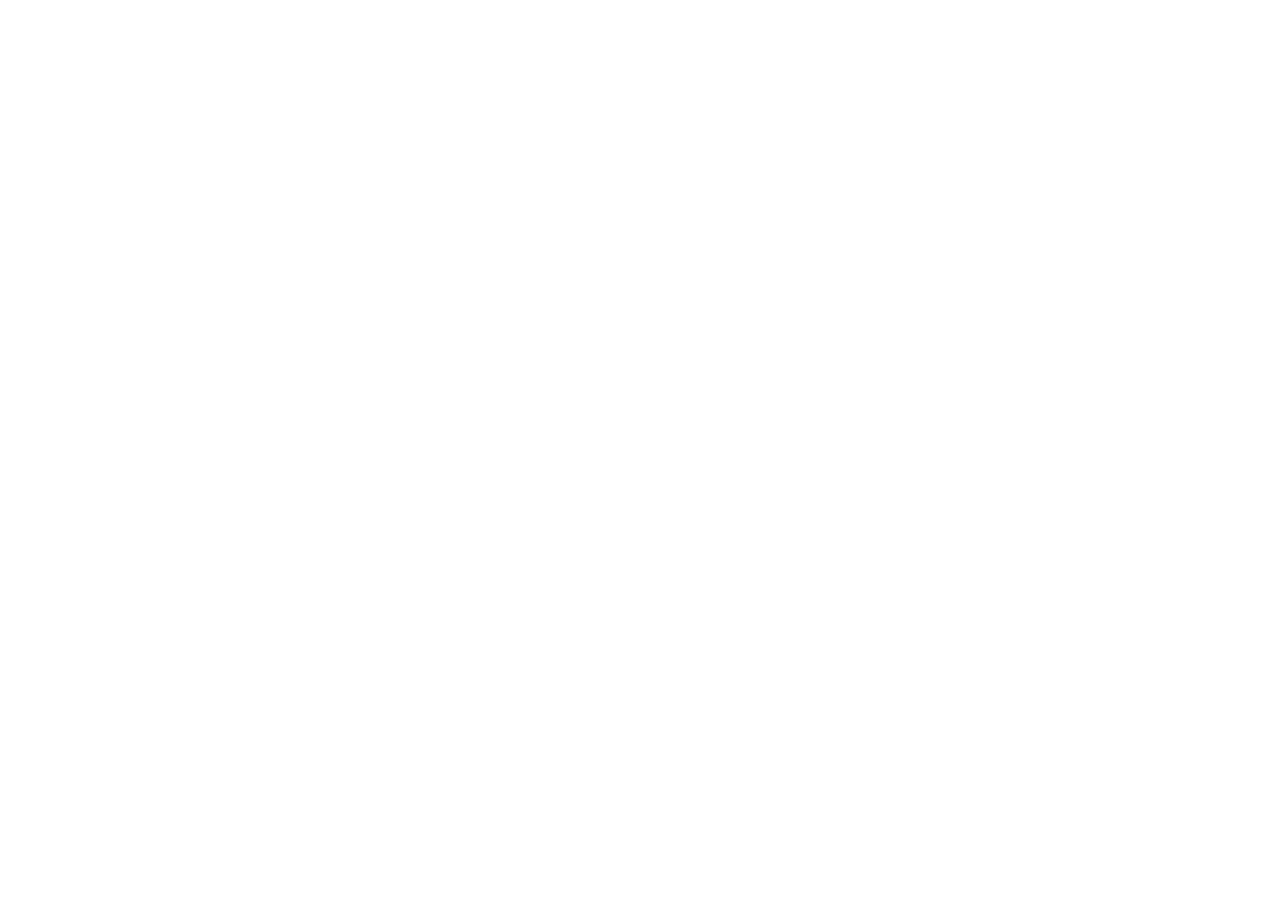
==== public/index.html @ 1f92bb53 "Initialize project using Create React App" ====
<!DOCTYPE html>
<html lang="en">
  <head>
    <meta charset="utf-8" />
    <link rel="icon" href="%PUBLIC_URL%/favicon.ico" />
    <meta name="viewport" content="width=device-width, initial-scale=1" />
    <meta name="theme-color" content="#000000" />
    <meta
      name="description"
      content="Web site created using create-react-app"
    />
    <link rel="apple-touch-icon" href="%PUBLIC_URL%/logo192.png" />
    <!--
      manifest.json provides metadata used when your web app is installed on a
      user's mobile device or desktop. See https://developers.google.com/web/fundamentals/web-app-manifest/
    -->
    <link rel="manifest" href="%PUBLIC_URL%/manifest.json" />
    <!--
      Notice the use of %PUBLIC_URL% in the tags above.
      It will be replaced with the URL of the `public` folder during the build.
      Only files inside the `public` folder can be referenced from the HTML.

      Unlike "/favicon.ico" or "favicon.ico", "%PUBLIC_URL%/favicon.ico" will
      work correctly both with client-side routing and a non-root public URL.
      Learn how to configure a non-root public URL by running `npm run build`.
    -->
    <title>React App</title>
  </head>
  <body>
    <noscript>You need to enable JavaScript to run this app.</noscript>
    <div id="root"></div>
    <!--
      This HTML file is a template.
      If you open it directly in the browser, you will see an empty page.

      You can add webfonts, meta tags, or analytics to this file.
      The build step will place the bundled scripts into the <body> tag.

      To begin the development, run `npm start` or `yarn start`.
      To create a production bundle, use `npm run build` or `yarn build`.
    -->
  </body>
</html>
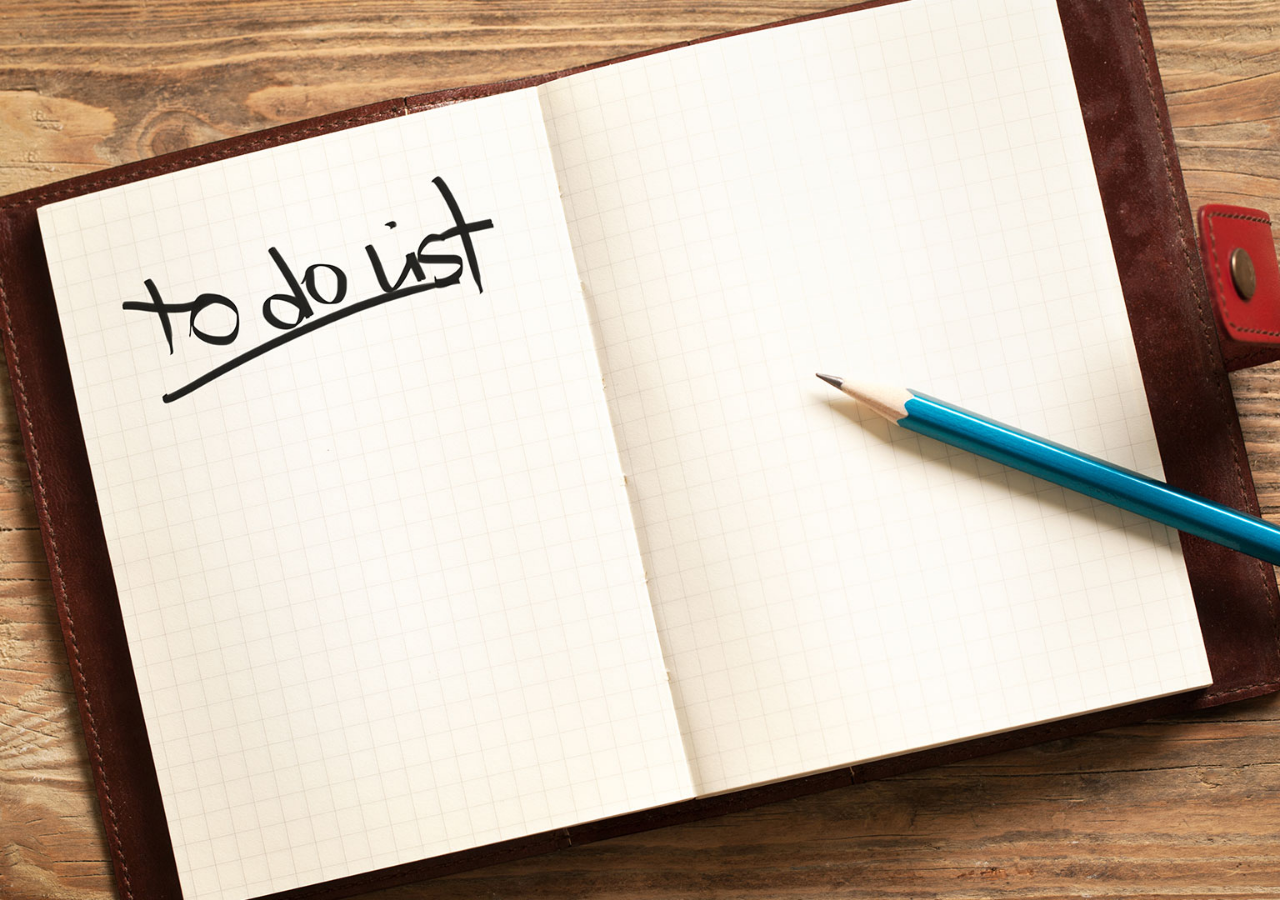
==== commit 267975c6: "Initial commit" ====
--- a/public/index.html
+++ b/public/index.html
@@ -9,35 +9,12 @@
       name="description"
       content="Web site created using create-react-app"
     />
-    <link rel="apple-touch-icon" href="%PUBLIC_URL%/logo192.png" />
-    <!--
-      manifest.json provides metadata used when your web app is installed on a
-      user's mobile device or desktop. See https://developers.google.com/web/fundamentals/web-app-manifest/
-    -->
-    <link rel="manifest" href="%PUBLIC_URL%/manifest.json" />
-    <!--
-      Notice the use of %PUBLIC_URL% in the tags above.
-      It will be replaced with the URL of the `public` folder during the build.
-      Only files inside the `public` folder can be referenced from the HTML.
-
-      Unlike "/favicon.ico" or "favicon.ico", "%PUBLIC_URL%/favicon.ico" will
-      work correctly both with client-side routing and a non-root public URL.
-      Learn how to configure a non-root public URL by running `npm run build`.
-    -->
+    <link href="https://fonts.googleapis.com/css2?family=Nunito:wght@400;700;900&display=swap" rel="stylesheet">
     <title>React App</title>
+    <link rel="stylesheet" href="index.css">
   </head>
   <body>
-    <noscript>You need to enable JavaScript to run this app.</noscript>
+
     <div id="root"></div>
-    <!--
-      This HTML file is a template.
-      If you open it directly in the browser, you will see an empty page.
-
-      You can add webfonts, meta tags, or analytics to this file.
-      The build step will place the bundled scripts into the <body> tag.
-
-      To begin the development, run `npm start` or `yarn start`.
-      To create a production bundle, use `npm run build` or `yarn build`.
-    -->
   </body>
 </html>
--- a/public/index.css
+++ b/public/index.css
@@ -0,0 +1,131 @@
+*{
+    padding:0;
+    margin:0;
+    font-family: 'Nunito', sans-serif;
+    box-sizing: border-box;
+}
+body{
+    background: url(todoImage.jpg) no-repeat center center fixed; 
+    -webkit-background-size: cover;
+    -moz-background-size: cover;
+    -o-background-size: cover;
+    background-size: cover;
+}
+button{
+    cursor: pointer;
+
+}
+.todoItem{
+    display: flex;
+    justify-content: space-between;
+    width:30vw;
+    margin:10px auto;
+    border-bottom:1px solid black;
+    align-items: center;
+}
+
+.container{
+    margin:0 auto;
+    display: flex;
+    flex-direction: column;
+    align-items: center;
+    max-width:1000px;
+    background-color: wheat;
+    height:100vh;
+    border:30px solid blanchedalmond;
+    border-radius: 10px;
+    opacity: 0.9;
+}
+
+.todoAdd{
+    margin-left:10px;
+    padding:5px;
+    font-size:1.35rem;
+    width: 100px;
+    border:none;
+    letter-spacing: 2px;
+    font-weight: 900;
+}
+.todoAdd:hover{
+    background-color: white;
+}
+.todoDone{
+    border: none;
+    background-color: wheat;
+    font-size:1.5rem;
+}
+input{
+    font-size:1.2rem;
+    width: 30vw;
+    height: 40px;
+    border:none;
+    border-radius: 10px;
+    background-color: white;
+    margin-bottom:1em;
+}
+a{
+    text-decoration: none;
+    color:black;
+}
+a:hover{
+    color: white;
+}
+header{
+    display: flex;
+    flex-direction: column;
+    align-content: center;
+    padding:50px;
+    margin-bottom:1em;
+    font-size:1.5rem;
+}
+
+.completedItem{
+    display: flex;
+    justify-content: space-between;
+    width:30vw;
+    margin:10px auto;
+    align-items: center;
+    border-bottom: 1px solid black;
+
+}
+h1{
+    text-align: center;
+}
+.completedButton{
+    padding:5px;
+    font-size: 1rem;
+    font-weight: 700;
+    border-radius: 5px;
+    border: none;
+}
+.completedButton:hover{
+    background-color: white;
+}
+
+@media (max-width:1300px){
+    input{
+        width:50vw;
+    }
+    .completedItem{
+        width: 50vw;
+    }
+    .todoItem{
+        width:50vw;
+    }
+}
+
+@media (max-width: 650px){
+    h1{
+        font-size: 1.5rem;
+    }
+    .completedItem{
+        flex-direction: column;
+        margin-bottom:20px;
+    }
+    header{
+        font-size: 1rem;
+    }
+    .todoItem{
+        flex-direction: column;
+    }
+}